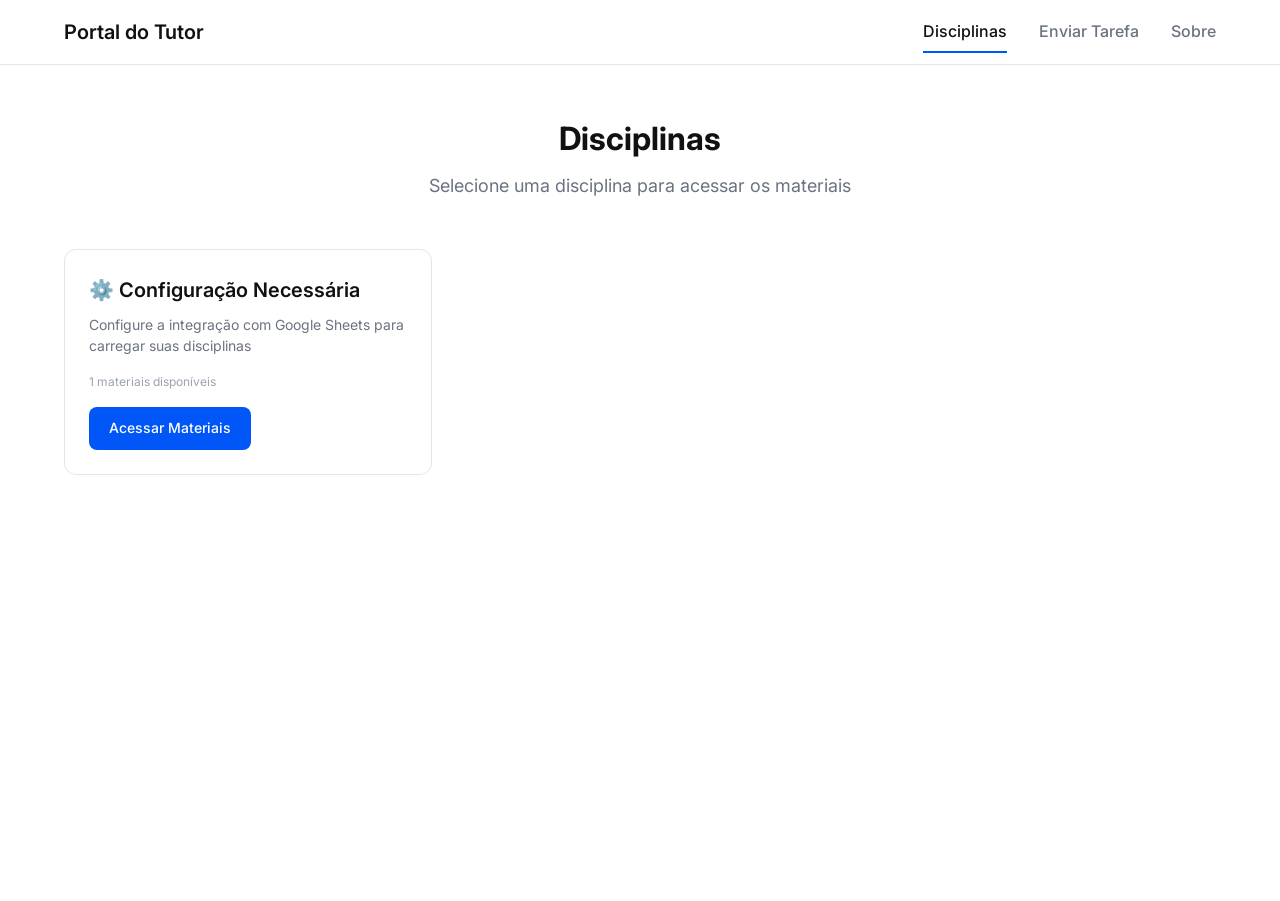
==== index.html @ 7cff19e7 "Add files via upload" ====
<!DOCTYPE html>
<html lang="pt-BR">
<head>
    <meta charset="UTF-8">
    <meta name="viewport" content="width=device-width, initial-scale=1.0">
    <title>Portal do Tutor</title>
    <link rel="preconnect" href="https://fonts.googleapis.com">
    <link rel="preconnect" href="https://fonts.gstatic.com" crossorigin>
    <link href="https://fonts.googleapis.com/css2?family=Inter:wght@300;400;500;600;700&display=swap" rel="stylesheet">
    <link rel="stylesheet" href="assets/css/styles.css">
</head>
<body>
    <!-- Header -->
    <header class="header">
        <div class="container">
            <div class="header-content">
                <h1 class="logo">Portal do Tutor</h1>
                <nav class="nav">
                    <a href="#" class="nav-link active" data-page="home">Disciplinas</a>
                    <a href="#" class="nav-link" data-page="submit">Enviar Tarefa</a>
                    <a href="#" class="nav-link" data-page="about">Sobre</a>
                </nav>
            </div>
        </div>
    </header>

    <!-- Main Content -->
    <main class="main">
        <div class="container">
            <!-- Home Page - Disciplines -->
            <div id="home-page" class="page active">
                <div class="page-header">
                    <h2 class="page-title">Disciplinas</h2>
                    <p class="page-subtitle">Selecione uma disciplina para acessar os materiais</p>
                </div>
                <div id="disciplines-grid" class="grid">
                    <!-- Disciplines will be loaded here -->
                </div>
            </div>

            <!-- Discipline Detail Page -->
            <div id="discipline-page" class="page">
                <div class="page-header">
                    <button class="back-btn" onclick="showPage('home')">← Voltar</button>
                    <h2 id="discipline-title" class="page-title"></h2>
                    <p id="discipline-description" class="page-subtitle"></p>
                </div>
                <div id="discipline-content" class="content-list">
                    <!-- Content will be loaded here -->
                </div>
            </div>

            <!-- Submit Assignment Page -->
            <div id="submit-page" class="page">
                <div class="page-header">
                    <h2 class="page-title">Enviar Tarefa</h2>
                    <p class="page-subtitle">Use o formulário abaixo para enviar sua atividade</p>
                </div>
                <div class="form-container">
                    <iframe 
                        src="https://docs.google.com/forms/d/e/1FAIpQLSf_EXAMPLE_FORM_ID/viewform?embedded=true" 
                        width="100%" 
                        height="800" 
                        frameborder="0" 
                        marginheight="0" 
                        marginwidth="0">
                        Carregando formulário...
                    </iframe>
                    <p class="form-note">
                        <strong>Nota:</strong> O formulário acima é um exemplo. 
                        Substitua o link pelo seu formulário do Google Forms.
                    </p>
                </div>
            </div>

            <!-- About Page -->
            <div id="about-page" class="page">
                <div class="page-header">
                    <h2 class="page-title">Sobre</h2>
                    <p class="page-subtitle">Informações sobre o portal</p>
                </div>
                <div class="content-section">
                    <div class="about-content">
                        <h3>Portal do Tutor</h3>
                        <p>Este portal foi desenvolvido para facilitar o acesso aos materiais de estudo e o envio de atividades.</p>
                        
                        <h4>Como usar:</h4>
                        <ul>
                            <li><strong>Disciplinas:</strong> Navegue pelas disciplinas disponíveis e acesse os materiais</li>
                            <li><strong>Enviar Tarefa:</strong> Use o formulário para enviar suas atividades</li>
                            <li><strong>Materiais:</strong> Baixe ou visualize PDFs, slides e outros materiais</li>
                        </ul>

                        <h4>Suporte:</h4>
                        <p>Em caso de dúvidas, entre em contato com o tutor.</p>
                    </div>
                </div>
            </div>
        </div>
    </main>

    <!-- Loading Overlay -->
    <div id="loading" class="loading" style="display: none;">
        <div class="loading-spinner"></div>
    </div>

    <script src="assets/js/data.js"></script>
    <script src="assets/js/script.js"></script>
</body>
</html>
---- assets/css/styles.css ----
/* Reset and Base Styles */
* {
    margin: 0;
    padding: 0;
    box-sizing: border-box;
}

body {
    font-family: 'Inter', -apple-system, BlinkMacSystemFont, 'Segoe UI', Roboto, sans-serif;
    font-size: 16px;
    line-height: 1.6;
    color: #111111;
    background-color: #ffffff;
    -webkit-font-smoothing: antialiased;
    -moz-osx-font-smoothing: grayscale;
}

/* Container */
.container {
    max-width: 1200px;
    margin: 0 auto;
    padding: 0 24px;
}

/* Header */
.header {
    background-color: #ffffff;
    border-bottom: 1px solid #e5e5e5;
    position: sticky;
    top: 0;
    z-index: 100;
    backdrop-filter: blur(8px);
}

.header-content {
    display: flex;
    align-items: center;
    justify-content: space-between;
    height: 64px;
}

.logo {
    font-size: 20px;
    font-weight: 600;
    color: #111111;
}

.nav {
    display: flex;
    gap: 32px;
}

.nav-link {
    color: #6b7280;
    text-decoration: none;
    font-weight: 500;
    transition: color 0.2s ease;
    cursor: pointer;
    padding: 8px 0;
    position: relative;
}

.nav-link:hover,
.nav-link.active {
    color: #111111;
}

.nav-link.active::after {
    content: '';
    position: absolute;
    bottom: 0;
    left: 0;
    right: 0;
    height: 2px;
    background-color: #0056f6;
}

/* Main Content */
.main {
    padding: 48px 0;
    min-height: calc(100vh - 64px);
}

/* Pages */
.page {
    display: none;
    animation: fadeIn 0.3s ease-in-out;
}

.page.active {
    display: block;
}

@keyframes fadeIn {
    from {
        opacity: 0;
        transform: translateY(10px);
    }
    to {
        opacity: 1;
        transform: translateY(0);
    }
}

.page-header {
    margin-bottom: 48px;
    text-align: center;
}

.page-title {
    font-size: 32px;
    font-weight: 700;
    color: #111111;
    margin-bottom: 8px;
}

.page-subtitle {
    font-size: 18px;
    color: #6b7280;
    font-weight: 400;
}

/* Back Button */
.back-btn {
    background: none;
    border: none;
    color: #6b7280;
    font-size: 16px;
    cursor: pointer;
    margin-bottom: 24px;
    padding: 8px 0;
    transition: color 0.2s ease;
    font-family: inherit;
}

.back-btn:hover {
    color: #111111;
}

/* Grid Layout */
.grid {
    display: grid;
    grid-template-columns: repeat(auto-fill, minmax(320px, 1fr));
    gap: 24px;
    margin-top: 32px;
}

/* Cards */
.card {
    background: #ffffff;
    border: 1px solid #e5e5e5;
    border-radius: 12px;
    padding: 24px;
    transition: all 0.2s ease;
    cursor: pointer;
    position: relative;
    overflow: hidden;
}

.card:hover {
    border-color: #d1d5db;
    box-shadow: 0 8px 25px rgba(0, 0, 0, 0.08);
    transform: translateY(-2px);
}

.card-title {
    font-size: 20px;
    font-weight: 600;
    color: #111111;
    margin-bottom: 8px;
}

.card-description {
    color: #6b7280;
    font-size: 14px;
    margin-bottom: 16px;
    line-height: 1.5;
}

.card-meta {
    font-size: 12px;
    color: #9ca3af;
    margin-bottom: 16px;
}

.card-actions {
    display: flex;
    gap: 12px;
    margin-top: auto;
}

/* Content Lists */
.content-list {
    max-width: 800px;
    margin: 0 auto;
}

.content-item {
    background: #ffffff;
    border: 1px solid #e5e5e5;
    border-radius: 12px;
    padding: 24px;
    margin-bottom: 16px;
    transition: all 0.2s ease;
}

.content-item:hover {
    border-color: #d1d5db;
    box-shadow: 0 4px 12px rgba(0, 0, 0, 0.05);
}

.content-title {
    font-size: 18px;
    font-weight: 600;
    color: #111111;
    margin-bottom: 8px;
}

.content-description {
    color: #6b7280;
    margin-bottom: 16px;
    line-height: 1.5;
}

.content-actions {
    display: flex;
    gap: 12px;
    flex-wrap: wrap;
}

.content-meta {
    font-size: 12px;
    color: #9ca3af;
    margin-top: 12px;
}

.content-preview {
    margin-top: 16px;
    border-radius: 8px;
    overflow: hidden;
    border: 1px solid #e5e5e5;
}

.content-preview iframe {
    width: 100%;
    height: 400px;
    border: none;
}

/* Buttons */
.btn {
    display: inline-flex;
    align-items: center;
    justify-content: center;
    padding: 10px 20px;
    border-radius: 8px;
    font-size: 14px;
    font-weight: 500;
    text-decoration: none;
    border: none;
    cursor: pointer;
    transition: all 0.2s ease;
    white-space: nowrap;
    font-family: inherit;
}

.btn-primary {
    background-color: #0056f6;
    color: #ffffff;
}

.btn-primary:hover {
    background-color: #003fc0;
    transform: translateY(-1px);
    box-shadow: 0 4px 12px rgba(0, 86, 246, 0.3);
}

.btn-secondary {
    background-color: #f3f4f6;
    color: #374151;
    border: 1px solid #d1d5db;
}

.btn-secondary:hover {
    background-color: #e5e7eb;
    transform: translateY(-1px);
}

.btn-outline {
    background-color: transparent;
    color: #0056f6;
    border: 1px solid #0056f6;
}

.btn-outline:hover {
    background-color: #0056f6;
    color: #ffffff;
}

.btn-small {
    padding: 6px 12px;
    font-size: 12px;
}

/* Form Container */
.form-container {
    max-width: 800px;
    margin: 0 auto;
    background: #ffffff;
    border: 1px solid #e5e5e5;
    border-radius: 12px;
    padding: 24px;
    box-shadow: 0 4px 12px rgba(0, 0, 0, 0.05);
}

.form-container iframe {
    border-radius: 8px;
    border: 1px solid #e5e5e5;
}

.form-note {
    margin-top: 16px;
    padding: 12px;
    background-color: #f9fafb;
    border-radius: 8px;
    font-size: 14px;
    color: #6b7280;
    border-left: 4px solid #0056f6;
}

/* Content Sections */
.content-section {
    max-width: 800px;
    margin: 0 auto;
}

.about-content {
    background: #ffffff;
    border: 1px solid #e5e5e5;
    border-radius: 12px;
    padding: 32px;
    line-height: 1.7;
}

.about-content h3 {
    font-size: 24px;
    font-weight: 600;
    color: #111111;
    margin-bottom: 16px;
}

.about-content h4 {
    font-size: 18px;
    font-weight: 600;
    color: #111111;
    margin-top: 24px;
    margin-bottom: 12px;
}

.about-content p {
    color: #374151;
    margin-bottom: 16px;
}

.about-content ul {
    margin-left: 20px;
    margin-bottom: 16px;
}

.about-content li {
    color: #374151;
    margin-bottom: 8px;
}

/* Loading */
.loading {
    position: fixed;
    top: 0;
    left: 0;
    width: 100%;
    height: 100%;
    background: rgba(255, 255, 255, 0.9);
    display: flex;
    align-items: center;
    justify-content: center;
    z-index: 1000;
    backdrop-filter: blur(4px);
}

.loading-spinner {
    width: 32px;
    height: 32px;
    border: 3px solid #e5e5e5;
    border-top: 3px solid #0056f6;
    border-radius: 50%;
    animation: spin 1s linear infinite;
}

@keyframes spin {
    0% { transform: rotate(0deg); }
    100% { transform: rotate(360deg); }
}

/* Responsive Design */
@media (max-width: 768px) {
    .container {
        padding: 0 16px;
    }
    
    .header-content {
        flex-direction: column;
        height: auto;
        padding: 16px 0;
        gap: 16px;
    }
    
    .nav {
        gap: 24px;
        width: 100%;
        justify-content: center;
    }
    
    .main {
        padding: 32px 0;
    }
    
    .page-header {
        margin-bottom: 32px;
    }
    
    .page-title {
        font-size: 28px;
    }
    
    .grid {
        grid-template-columns: 1fr;
        gap: 16px;
    }
    
    .content-actions {
        flex-direction: column;
    }
    
    .btn {
        width: 100%;
        justify-content: center;
    }
    
    .form-container {
        padding: 16px;
    }
    
    .about-content {
        padding: 24px;
    }
}

@media (max-width: 480px) {
    .nav {
        flex-wrap: wrap;
        gap: 16px;
    }
    
    .page-title {
        font-size: 24px;
    }
    
    .card {
        padding: 16px;
    }
    
    .content-item {
        padding: 16px;
    }
    
    .form-container iframe {
        height: 600px;
    }
}

/* Smooth scrolling */
html {
    scroll-behavior: smooth;
}

/* Focus styles for accessibility */
.btn:focus,
.nav-link:focus,
.back-btn:focus {
    outline: 2px solid #0056f6;
    outline-offset: 2px;
}

/* Print styles */
@media print {
    .header,
    .nav,
    .btn {
        display: none;
    }
    
    .main {
        padding: 0;
    }
    
    .page {
        display: block !important;
    }
}
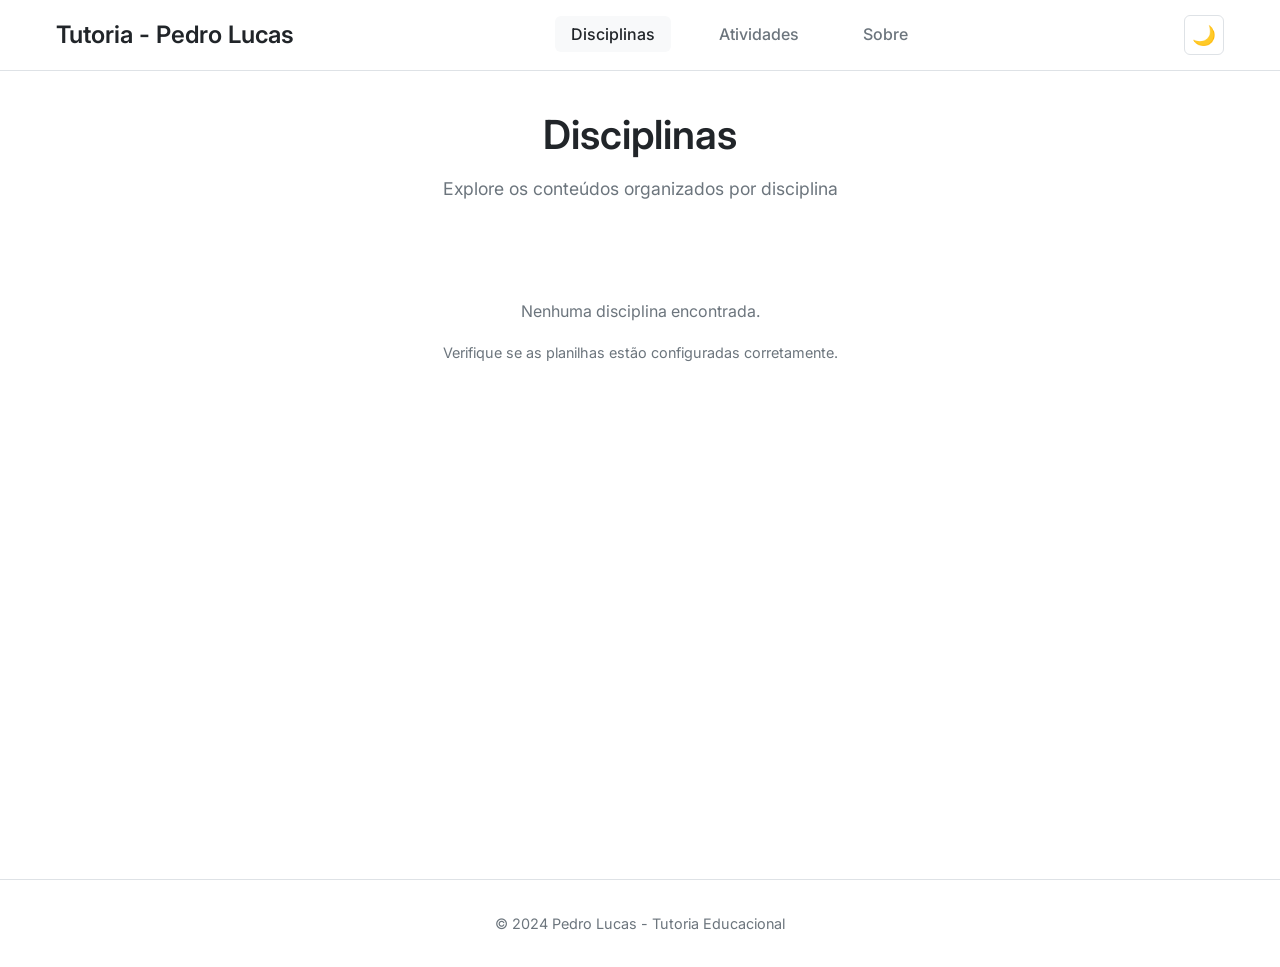
==== commit 54d54ab1: "Add files via upload" ====
--- a/index.html
+++ b/index.html
@@ -3,109 +3,64 @@
 <head>
     <meta charset="UTF-8">
     <meta name="viewport" content="width=device-width, initial-scale=1.0">
-    <title>Portal do Tutor</title>
-    <link rel="preconnect" href="https://fonts.googleapis.com">
-    <link rel="preconnect" href="https://fonts.gstatic.com" crossorigin>
-    <link href="https://fonts.googleapis.com/css2?family=Inter:wght@300;400;500;600;700&display=swap" rel="stylesheet">
-    <link rel="stylesheet" href="assets/css/styles.css">
+    <title>Tutoria - Pedro Lucas | Disciplinas</title>
+    <link rel="stylesheet" href="styles.css">
+    <link href="https://fonts.googleapis.com/css2?family=Inter:wght@300;400;500;600&display=swap" rel="stylesheet">
 </head>
 <body>
-    <!-- Header -->
+    <!-- Header com navegação -->
     <header class="header">
-        <div class="container">
-            <div class="header-content">
-                <h1 class="logo">Portal do Tutor</h1>
-                <nav class="nav">
-                    <a href="#" class="nav-link active" data-page="home">Disciplinas</a>
-                    <a href="#" class="nav-link" data-page="submit">Enviar Tarefa</a>
-                    <a href="#" class="nav-link" data-page="about">Sobre</a>
-                </nav>
+        <nav class="nav">
+            <div class="nav-container">
+                <div class="nav-brand">
+                    <h1>Tutoria - Pedro Lucas</h1>
+                </div>
+                <ul class="nav-menu">
+                    <li><a href="index.html" class="nav-link active">Disciplinas</a></li>
+                    <li><a href="atividades.html" class="nav-link">Atividades</a></li>
+                    <li><a href="sobre.html" class="nav-link">Sobre</a></li>
+                </ul>
+                <button class="theme-toggle" id="themeToggle" aria-label="Alternar tema">
+                    <span class="theme-icon">🌙</span>
+                </button>
             </div>
-        </div>
+        </nav>
     </header>
 
-    <!-- Main Content -->
+    <!-- Conteúdo principal -->
     <main class="main">
         <div class="container">
-            <!-- Home Page - Disciplines -->
-            <div id="home-page" class="page active">
-                <div class="page-header">
-                    <h2 class="page-title">Disciplinas</h2>
-                    <p class="page-subtitle">Selecione uma disciplina para acessar os materiais</p>
-                </div>
-                <div id="disciplines-grid" class="grid">
-                    <!-- Disciplines will be loaded here -->
-                </div>
+            <section class="page-header">
+                <h2>Disciplinas</h2>
+                <p>Explore os conteúdos organizados por disciplina</p>
+            </section>
+
+            <!-- Loading indicator -->
+            <div class="loading" id="loading">
+                <div class="loading-spinner"></div>
+                <p>Carregando disciplinas...</p>
             </div>
 
-            <!-- Discipline Detail Page -->
-            <div id="discipline-page" class="page">
-                <div class="page-header">
-                    <button class="back-btn" onclick="showPage('home')">← Voltar</button>
-                    <h2 id="discipline-title" class="page-title"></h2>
-                    <p id="discipline-description" class="page-subtitle"></p>
-                </div>
-                <div id="discipline-content" class="content-list">
-                    <!-- Content will be loaded here -->
-                </div>
+            <!-- Container das disciplinas -->
+            <div class="disciplines-container" id="disciplinesContainer">
+                <!-- Disciplinas serão carregadas dinamicamente via JavaScript -->
             </div>
 
-            <!-- Submit Assignment Page -->
-            <div id="submit-page" class="page">
-                <div class="page-header">
-                    <h2 class="page-title">Enviar Tarefa</h2>
-                    <p class="page-subtitle">Use o formulário abaixo para enviar sua atividade</p>
-                </div>
-                <div class="form-container">
-                    <iframe 
-                        src="https://docs.google.com/forms/d/e/1FAIpQLSf_EXAMPLE_FORM_ID/viewform?embedded=true" 
-                        width="100%" 
-                        height="800" 
-                        frameborder="0" 
-                        marginheight="0" 
-                        marginwidth="0">
-                        Carregando formulário...
-                    </iframe>
-                    <p class="form-note">
-                        <strong>Nota:</strong> O formulário acima é um exemplo. 
-                        Substitua o link pelo seu formulário do Google Forms.
-                    </p>
-                </div>
-            </div>
-
-            <!-- About Page -->
-            <div id="about-page" class="page">
-                <div class="page-header">
-                    <h2 class="page-title">Sobre</h2>
-                    <p class="page-subtitle">Informações sobre o portal</p>
-                </div>
-                <div class="content-section">
-                    <div class="about-content">
-                        <h3>Portal do Tutor</h3>
-                        <p>Este portal foi desenvolvido para facilitar o acesso aos materiais de estudo e o envio de atividades.</p>
-                        
-                        <h4>Como usar:</h4>
-                        <ul>
-                            <li><strong>Disciplinas:</strong> Navegue pelas disciplinas disponíveis e acesse os materiais</li>
-                            <li><strong>Enviar Tarefa:</strong> Use o formulário para enviar suas atividades</li>
-                            <li><strong>Materiais:</strong> Baixe ou visualize PDFs, slides e outros materiais</li>
-                        </ul>
-
-                        <h4>Suporte:</h4>
-                        <p>Em caso de dúvidas, entre em contato com o tutor.</p>
-                    </div>
-                </div>
+            <!-- Mensagem de erro -->
+            <div class="error-message" id="errorMessage" style="display: none;">
+                <p>Erro ao carregar as disciplinas. Tente novamente mais tarde.</p>
             </div>
         </div>
     </main>
 
-    <!-- Loading Overlay -->
-    <div id="loading" class="loading" style="display: none;">
-        <div class="loading-spinner"></div>
-    </div>
+    <!-- Footer -->
+    <footer class="footer">
+        <div class="container">
+            <p>&copy; 2024 Pedro Lucas - Tutoria Educacional</p>
+        </div>
+    </footer>
 
-    <script src="assets/js/data.js"></script>
-    <script src="assets/js/script.js"></script>
+    <script src="scripts.js"></script>
 </body>
 </html>
 
--- a/styles.css
+++ b/styles.css
@@ -0,0 +1,553 @@
+/* Reset e configurações básicas */
+* {
+    margin: 0;
+    padding: 0;
+    box-sizing: border-box;
+}
+
+/* Variáveis CSS para temas */
+:root {
+    /* Tema claro */
+    --bg-primary: #ffffff;
+    --bg-secondary: #f8f9fa;
+    --bg-tertiary: #e9ecef;
+    --text-primary: #212529;
+    --text-secondary: #6c757d;
+    --text-muted: #adb5bd;
+    --border-color: #dee2e6;
+    --accent-color: #495057;
+    --hover-bg: #f8f9fa;
+    --card-bg: #ffffff;
+    --shadow: rgba(0, 0, 0, 0.1);
+    --shadow-hover: rgba(0, 0, 0, 0.15);
+}
+
+[data-theme="dark"] {
+    /* Tema escuro */
+    --bg-primary: #121212;
+    --bg-secondary: #1e1e1e;
+    --bg-tertiary: #2d2d2d;
+    --text-primary: #ffffff;
+    --text-secondary: #b3b3b3;
+    --text-muted: #666666;
+    --border-color: #404040;
+    --accent-color: #e0e0e0;
+    --hover-bg: #2d2d2d;
+    --card-bg: #1e1e1e;
+    --shadow: rgba(0, 0, 0, 0.3);
+    --shadow-hover: rgba(0, 0, 0, 0.4);
+}
+
+/* Configurações gerais */
+body {
+    font-family: 'Inter', -apple-system, BlinkMacSystemFont, 'Segoe UI', Roboto, sans-serif;
+    line-height: 1.6;
+    color: var(--text-primary);
+    background-color: var(--bg-primary);
+    transition: background-color 0.3s ease, color 0.3s ease;
+}
+
+/* Header e navegação */
+.header {
+    background-color: var(--card-bg);
+    border-bottom: 1px solid var(--border-color);
+    position: sticky;
+    top: 0;
+    z-index: 100;
+    transition: all 0.3s ease;
+}
+
+.nav-container {
+    max-width: 1200px;
+    margin: 0 auto;
+    padding: 0 1rem;
+    display: flex;
+    align-items: center;
+    justify-content: space-between;
+    height: 70px;
+}
+
+.nav-brand h1 {
+    font-size: 1.5rem;
+    font-weight: 600;
+    color: var(--text-primary);
+}
+
+.nav-menu {
+    display: flex;
+    list-style: none;
+    gap: 2rem;
+    align-items: center;
+}
+
+.nav-link {
+    text-decoration: none;
+    color: var(--text-secondary);
+    font-weight: 500;
+    padding: 0.5rem 1rem;
+    border-radius: 6px;
+    transition: all 0.3s ease;
+}
+
+.nav-link:hover,
+.nav-link.active {
+    color: var(--text-primary);
+    background-color: var(--hover-bg);
+}
+
+.theme-toggle {
+    background: none;
+    border: 1px solid var(--border-color);
+    border-radius: 6px;
+    padding: 0.5rem;
+    cursor: pointer;
+    color: var(--text-primary);
+    transition: all 0.3s ease;
+    display: flex;
+    align-items: center;
+    justify-content: center;
+    width: 40px;
+    height: 40px;
+}
+
+.theme-toggle:hover {
+    background-color: var(--hover-bg);
+    border-color: var(--accent-color);
+}
+
+.theme-icon {
+    font-size: 1.2rem;
+}
+
+/* Layout principal */
+.main {
+    min-height: calc(100vh - 140px);
+    padding: 2rem 0;
+}
+
+.container {
+    max-width: 1200px;
+    margin: 0 auto;
+    padding: 0 1rem;
+}
+
+.page-header {
+    text-align: center;
+    margin-bottom: 3rem;
+}
+
+.page-header h2 {
+    font-size: 2.5rem;
+    font-weight: 600;
+    margin-bottom: 0.5rem;
+    color: var(--text-primary);
+}
+
+.page-header p {
+    font-size: 1.1rem;
+    color: var(--text-secondary);
+}
+
+/* Loading */
+.loading {
+    text-align: center;
+    padding: 3rem 0;
+}
+
+.loading-spinner {
+    width: 40px;
+    height: 40px;
+    border: 3px solid var(--border-color);
+    border-top: 3px solid var(--accent-color);
+    border-radius: 50%;
+    animation: spin 1s linear infinite;
+    margin: 0 auto 1rem;
+}
+
+@keyframes spin {
+    0% { transform: rotate(0deg); }
+    100% { transform: rotate(360deg); }
+}
+
+/* Disciplinas */
+.disciplines-container {
+    display: grid;
+    gap: 1.5rem;
+}
+
+.discipline-folder {
+    background-color: var(--card-bg);
+    border: 1px solid var(--border-color);
+    border-radius: 12px;
+    overflow: hidden;
+    transition: all 0.3s ease;
+    box-shadow: 0 2px 8px var(--shadow);
+}
+
+.discipline-folder:hover {
+    box-shadow: 0 4px 16px var(--shadow-hover);
+    transform: translateY(-2px);
+}
+
+.discipline-header {
+    padding: 1.5rem;
+    cursor: pointer;
+    display: flex;
+    align-items: center;
+    justify-content: space-between;
+    background-color: var(--bg-secondary);
+    border-bottom: 1px solid var(--border-color);
+}
+
+.discipline-title {
+    font-size: 1.3rem;
+    font-weight: 600;
+    color: var(--text-primary);
+}
+
+.discipline-toggle {
+    font-size: 1.2rem;
+    color: var(--text-secondary);
+    transition: transform 0.3s ease;
+}
+
+.discipline-folder.expanded .discipline-toggle {
+    transform: rotate(180deg);
+}
+
+.discipline-content {
+    max-height: 0;
+    overflow: hidden;
+    transition: max-height 0.3s ease;
+}
+
+.discipline-folder.expanded .discipline-content {
+    max-height: 1000px;
+}
+
+.content-list {
+    padding: 1rem 1.5rem 1.5rem;
+}
+
+.content-item {
+    padding: 1rem;
+    border-radius: 8px;
+    margin-bottom: 0.75rem;
+    background-color: var(--bg-primary);
+    border: 1px solid var(--border-color);
+    transition: all 0.3s ease;
+}
+
+.content-item:hover {
+    background-color: var(--hover-bg);
+    border-color: var(--accent-color);
+}
+
+.content-item:last-child {
+    margin-bottom: 0;
+}
+
+.content-title {
+    font-size: 1.1rem;
+    font-weight: 500;
+    margin-bottom: 0.5rem;
+    color: var(--text-primary);
+}
+
+.content-description {
+    color: var(--text-secondary);
+    margin-bottom: 0.75rem;
+    font-size: 0.95rem;
+}
+
+.content-link {
+    display: inline-flex;
+    align-items: center;
+    gap: 0.5rem;
+    color: var(--accent-color);
+    text-decoration: none;
+    font-weight: 500;
+    font-size: 0.9rem;
+    padding: 0.5rem 1rem;
+    border: 1px solid var(--border-color);
+    border-radius: 6px;
+    transition: all 0.3s ease;
+}
+
+.content-link:hover {
+    background-color: var(--accent-color);
+    color: var(--bg-primary);
+    border-color: var(--accent-color);
+}
+
+/* Atividades */
+.activities-container {
+    display: grid;
+    gap: 1.5rem;
+}
+
+.activity-group {
+    background-color: var(--card-bg);
+    border: 1px solid var(--border-color);
+    border-radius: 12px;
+    overflow: hidden;
+    box-shadow: 0 2px 8px var(--shadow);
+}
+
+.activity-group-header {
+    padding: 1.5rem;
+    background-color: var(--bg-secondary);
+    border-bottom: 1px solid var(--border-color);
+}
+
+.activity-group-title {
+    font-size: 1.3rem;
+    font-weight: 600;
+    color: var(--text-primary);
+}
+
+.activity-list {
+    padding: 1rem 1.5rem 1.5rem;
+}
+
+.activity-item {
+    padding: 1.25rem;
+    border-radius: 8px;
+    margin-bottom: 1rem;
+    background-color: var(--bg-primary);
+    border: 1px solid var(--border-color);
+    transition: all 0.3s ease;
+}
+
+.activity-item:hover {
+    background-color: var(--hover-bg);
+    border-color: var(--accent-color);
+}
+
+.activity-item:last-child {
+    margin-bottom: 0;
+}
+
+.activity-header {
+    display: flex;
+    justify-content: space-between;
+    align-items: flex-start;
+    margin-bottom: 1rem;
+}
+
+.activity-title {
+    font-size: 1.1rem;
+    font-weight: 500;
+    color: var(--text-primary);
+    flex: 1;
+}
+
+.activity-date {
+    color: var(--text-secondary);
+    font-size: 0.9rem;
+    font-weight: 500;
+    background-color: var(--bg-secondary);
+    padding: 0.25rem 0.75rem;
+    border-radius: 4px;
+    margin-left: 1rem;
+}
+
+.activity-link {
+    display: inline-flex;
+    align-items: center;
+    gap: 0.5rem;
+    color: var(--bg-primary);
+    background-color: var(--accent-color);
+    text-decoration: none;
+    font-weight: 500;
+    font-size: 0.9rem;
+    padding: 0.75rem 1.5rem;
+    border-radius: 6px;
+    transition: all 0.3s ease;
+}
+
+.activity-link:hover {
+    background-color: var(--text-primary);
+    transform: translateY(-1px);
+    box-shadow: 0 4px 12px var(--shadow-hover);
+}
+
+/* Página Sobre */
+.about-content {
+    max-width: 800px;
+    margin: 0 auto;
+}
+
+.about-card {
+    background-color: var(--card-bg);
+    border: 1px solid var(--border-color);
+    border-radius: 12px;
+    padding: 2.5rem;
+    box-shadow: 0 2px 8px var(--shadow);
+}
+
+.about-info h3 {
+    font-size: 2rem;
+    font-weight: 600;
+    margin-bottom: 1rem;
+    color: var(--text-primary);
+}
+
+.about-description {
+    font-size: 1.1rem;
+    color: var(--text-secondary);
+    margin-bottom: 2rem;
+    line-height: 1.7;
+}
+
+.contact-info {
+    margin-bottom: 2rem;
+}
+
+.contact-info h4 {
+    font-size: 1.2rem;
+    font-weight: 600;
+    margin-bottom: 1rem;
+    color: var(--text-primary);
+}
+
+.contact-item {
+    display: flex;
+    align-items: center;
+    gap: 0.5rem;
+    margin-bottom: 0.5rem;
+}
+
+.contact-label {
+    font-weight: 500;
+    color: var(--text-secondary);
+}
+
+.contact-link {
+    color: var(--accent-color);
+    text-decoration: none;
+    font-weight: 500;
+    transition: color 0.3s ease;
+}
+
+.contact-link:hover {
+    color: var(--text-primary);
+}
+
+.about-features h4 {
+    font-size: 1.2rem;
+    font-weight: 600;
+    margin-bottom: 1rem;
+    color: var(--text-primary);
+}
+
+.about-features ul {
+    list-style: none;
+    padding-left: 0;
+}
+
+.about-features li {
+    padding: 0.5rem 0;
+    color: var(--text-secondary);
+    position: relative;
+    padding-left: 1.5rem;
+}
+
+.about-features li::before {
+    content: "✓";
+    position: absolute;
+    left: 0;
+    color: var(--accent-color);
+    font-weight: bold;
+}
+
+/* Mensagem de erro */
+.error-message {
+    text-align: center;
+    padding: 3rem 0;
+    color: var(--text-secondary);
+}
+
+/* Footer */
+.footer {
+    background-color: var(--card-bg);
+    border-top: 1px solid var(--border-color);
+    padding: 2rem 0;
+    margin-top: 3rem;
+}
+
+.footer p {
+    text-align: center;
+    color: var(--text-secondary);
+    font-size: 0.9rem;
+}
+
+/* Responsividade */
+@media (max-width: 768px) {
+    .nav-container {
+        flex-direction: column;
+        height: auto;
+        padding: 1rem;
+        gap: 1rem;
+    }
+
+    .nav-menu {
+        gap: 1rem;
+    }
+
+    .page-header h2 {
+        font-size: 2rem;
+    }
+
+    .about-card {
+        padding: 1.5rem;
+    }
+
+    .activity-header {
+        flex-direction: column;
+        align-items: flex-start;
+        gap: 0.5rem;
+    }
+
+    .activity-date {
+        margin-left: 0;
+    }
+
+    .main {
+        min-height: calc(100vh - 180px);
+    }
+}
+
+@media (max-width: 480px) {
+    .container {
+        padding: 0 0.75rem;
+    }
+
+    .nav-container {
+        padding: 0.75rem;
+    }
+
+    .nav-menu {
+        flex-direction: column;
+        gap: 0.5rem;
+    }
+
+    .page-header {
+        margin-bottom: 2rem;
+    }
+
+    .page-header h2 {
+        font-size: 1.75rem;
+    }
+
+    .discipline-header,
+    .content-item,
+    .activity-item {
+        padding: 1rem;
+    }
+
+    .about-card {
+        padding: 1rem;
+    }
+}
+
